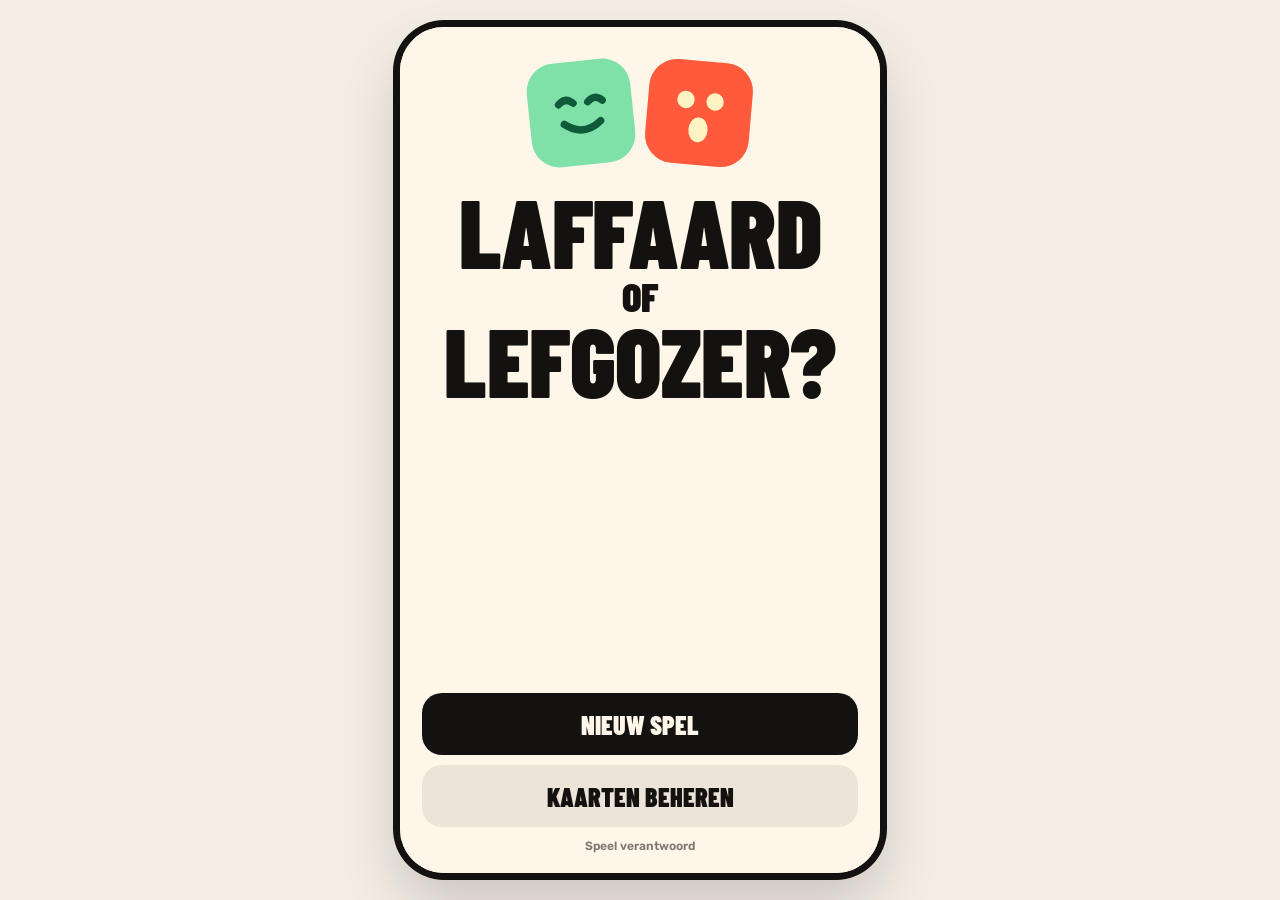
==== index.html @ 6da8d8b5 "Add files via upload" ====
<!DOCTYPE html>
<html lang="nl">
<head>
  <meta charset="UTF-8">
  <meta name="viewport" content="width=device-width, initial-scale=1, viewport-fit=cover, interactive-widget=resizes-content">
  <title>Lafbekken</title>
  <meta name="description" content="Drankspel voor één telefoon: kies LAF of LEF.">
  <meta name="theme-color" content="#fff6ea">
  <link rel="manifest" href="manifest.webmanifest">
  <link rel="icon" type="image/png" sizes="192x192" href="icons/icon-192.png">
  <link rel="apple-touch-icon" href="icons/apple-touch-icon.png">
  <meta name="apple-mobile-web-app-capable" content="yes">
  <meta name="mobile-web-app-capable" content="yes">
  <meta name="apple-mobile-web-app-status-bar-style" content="default">
  <meta name="apple-mobile-web-app-title" content="Lafbekken">
  <link rel="preload" href="fonts/barlow-condensed-latin-900-normal.woff2" as="font" type="font/woff2" crossorigin>
  <link rel="preload" href="fonts/rubik-latin-800-normal.woff2" as="font" type="font/woff2" crossorigin>
  <link rel="stylesheet" href="style.css">
</head>
<body>
  <!-- Alle schermen worden door js/app.js in #app gezet. -->
  <main id="app"></main>
  <noscript>Deze app heeft JavaScript nodig.</noscript>

  <!-- Volgorde is belangrijk: instellingen en kaarten eerst, de app als laatste. -->
  <script src="js/config.js"></script>
  <script src="js/cards.js"></script>
  <script src="js/faces.js"></script>
  <script src="js/store.js"></script>
  <script src="js/manage.js"></script>
  <script src="js/app.js"></script>
</body>
</html>
---- style.css ----
/* =========================================================================
   LAFFAARD OF LEFGOZER · style.css
   Basiskleuren, fonts en animatiecurves staan als variabelen in :root.
   De kleuren per level staan in js/config.js (LEVEL_COLORS).
   ========================================================================= */

@font-face { font-family: "Barlow Condensed"; font-weight: 900; font-display: swap; src: url("fonts/barlow-condensed-latin-900-normal.woff2") format("woff2"); }
@font-face { font-family: "Rubik"; font-weight: 400; font-display: swap; src: url("fonts/rubik-latin-400-normal.woff2") format("woff2"); }
@font-face { font-family: "Rubik"; font-weight: 600; font-display: swap; src: url("fonts/rubik-latin-600-normal.woff2") format("woff2"); }
@font-face { font-family: "Rubik"; font-weight: 700; font-display: swap; src: url("fonts/rubik-latin-700-normal.woff2") format("woff2"); }
@font-face { font-family: "Rubik"; font-weight: 800; font-display: swap; src: url("fonts/rubik-latin-800-normal.woff2") format("woff2"); }
@font-face { font-family: "Rubik"; font-weight: 900; font-display: swap; src: url("fonts/rubik-latin-900-normal.woff2") format("woff2"); }

:root {
  --ink: #141210;
  --paper: #fff6ea;
  --page: #f3ede4;
  --safe: #7fb7ff;  --safe-ink: #14306b;
  --risk: #ff5a3c;  --risk-ink: #3b0d06;
  --danger: #e8492f;
  --spring: cubic-bezier(.34, 1.56, .64, 1);
  --soft: cubic-bezier(.22, 1, .36, 1);
  --r-sm: 12px; --r-md: 16px; --r-lg: 22px;
  --display: "Barlow Condensed", "Arial Narrow", Impact, sans-serif;
  --body: "Rubik", system-ui, -apple-system, "Segoe UI", sans-serif;
  --safe-top: env(safe-area-inset-top, 0px);
  --safe-bottom: env(safe-area-inset-bottom, 0px);
}

* { margin: 0; padding: 0; box-sizing: border-box; -webkit-tap-highlight-color: transparent; }
html, body { height: 100%; }
body { background: var(--page); color: var(--ink); font-family: var(--body); overflow: hidden; overscroll-behavior: none; -webkit-font-smoothing: antialiased; }
button, input, textarea { font: inherit; color: inherit; }
button { cursor: pointer; border: 0; background: none; }
:focus-visible { outline: 3px solid var(--ink); outline-offset: 2px; }
.disp { font-family: var(--display); font-weight: 900; text-transform: uppercase; letter-spacing: -.005em; }
.sr { position: absolute; width: 1px; height: 1px; overflow: hidden; clip: rect(0 0 0 0); }

/* De app is een telefoonscherm; op een groot scherm gecentreerd. */
#app { position: relative; width: 100%; max-width: 480px; height: 100vh; height: 100dvh; margin: 0 auto; overflow: hidden; background: var(--paper); }
@media (min-width: 560px) and (min-height: 700px) {
  body { display: grid; place-items: center; }
  #app { height: min(900px, 94dvh); border-radius: 44px; box-shadow: 0 0 0 7px var(--ink), 0 30px 60px rgba(0,0,0,.18); }
}
.screen { position: absolute; inset: 0; display: flex; flex-direction: column; }
.pad { padding: calc(22px + var(--safe-top)) 22px calc(20px + var(--safe-bottom)); }
.grow { flex: 1 1 auto; min-height: 0; }
.eyes, .mouth, .blink { transform-box: fill-box; transform-origin: center; }

/* ---------- binnenkomst-animaties ---------- */
.in { animation: in .6s var(--spring) both; }
.in-1 { animation-delay: .07s; } .in-2 { animation-delay: .14s; } .in-3 { animation-delay: .21s; } .in-4 { animation-delay: .28s; }
@keyframes in { from { opacity: 0; transform: translateY(22px) scale(.96); } to { opacity: 1; transform: none; } }
.pop { animation: pop .75s var(--spring) both; }
@keyframes pop { from { transform: scale(.2) rotate(-14deg); opacity: 0; } to { transform: none; opacity: 1; } }

/* ---------- knoppen ---------- */
.btn { display: flex; align-items: center; justify-content: center; width: 100%; min-height: 62px; border-radius: 20px; font-family: var(--display); font-weight: 900; font-size: 26px; text-transform: uppercase; transition: transform .35s var(--spring), background .2s; }
.btn:active { transform: scale(.96); }
.btn-ink { background: var(--ink); color: var(--paper); }
.btn-soft { background: rgba(20,18,16,.08); color: var(--ink); }
.btn-small { min-height: 50px; font-size: 20px; border-radius: 16px; }
.btn[disabled] { opacity: .35; pointer-events: none; }
.icon-btn { width: 44px; height: 44px; border-radius: 14px; background: rgba(20,18,16,.09); display: grid; place-items: center; flex: none; transition: transform .3s var(--spring); }
.icon-btn:active { transform: scale(.9); }
.icon-btn svg { width: 20px; height: 20px; }
.textlink { font-weight: 700; font-size: 14px; text-decoration: underline; text-underline-offset: 3px; padding: 10px; align-self: center; }

/* ---------- startscherm ---------- */
.start { background: var(--paper); }
.start .tiles { display: flex; justify-content: center; gap: 14px; margin-top: 12px; }
.start .tile { width: 104px; height: 104px; border-radius: 28px; display: grid; place-items: center; }
.start .tile svg { width: 74%; }
.start .tile:first-child { transform: rotate(-6deg); } .start .tile:last-child { transform: rotate(5deg); }
.start .title { text-align: center; font-size: clamp(64px, 21vw, 96px); line-height: .84; margin-top: 26px; }
.start .title small { display: block; font-size: .42em; line-height: 1.2; }
.start .actions { display: grid; gap: 10px; }
.start .foot { text-align: center; font-size: 12px; font-weight: 600; opacity: .55; margin-top: 12px; }

/* ---------- setup ---------- */
.head { display: flex; align-items: center; gap: 12px; }
.head .lbl { font-weight: 800; font-size: 13px; opacity: .6; }
.h-big { font-size: clamp(54px, 17vw, 76px); line-height: .86; margin-top: 22px; }
.stepper { display: flex; align-items: center; justify-content: center; gap: 22px; margin-top: 46px; }
.stepper .sq { width: 72px; height: 72px; border-radius: 22px; background: rgba(20,18,16,.08); font-size: 36px; font-weight: 600; transition: transform .3s var(--spring); }
.stepper .sq:active { transform: scale(.9); }
.stepper .num { font-size: 120px; line-height: .9; min-width: 120px; text-align: center; }
.stepper .num.bump { animation: bump .4s var(--spring); }
@keyframes bump { 0% { transform: scale(.8); } 100% { transform: none; } }
.hint { text-align: center; font-weight: 700; font-size: 14px; opacity: .55; margin-top: 8px; }
.names { display: grid; gap: 8px; margin-top: 20px; overflow-y: auto; padding: 2px 2px 10px; align-content: start; }
.name-row { display: grid; grid-template-columns: 46px 1fr; gap: 8px; align-items: center; }
.name-row .sw { height: 46px; border-radius: 14px; display: grid; place-items: center; font-family: var(--display); font-weight: 900; font-size: 22px; }
.inp { width: 100%; height: 52px; border-radius: 14px; border: 0; background: #fff; padding: 0 14px; font-weight: 600; font-size: 16px; outline: none; }
.inp:focus { box-shadow: inset 0 0 0 3px var(--ink); }

/* ---------- doorgeefscherm ---------- */
.pass { background: var(--paper); cursor: pointer; }
.pass .bar { display: flex; justify-content: space-between; align-items: center; }
.pass .bar span { font-weight: 800; font-size: 14px; }
.pass .mid { flex: 1; display: flex; flex-direction: column; align-items: center; justify-content: center; gap: 26px; }
.pass .tile { width: 140px; height: 140px; border-radius: 34px; display: grid; place-items: center; }
.pass .tile svg { width: 74%; }
.pass .who { font-size: clamp(56px, 18vw, 80px); line-height: .86; text-align: center; overflow-wrap: anywhere; }
.pass .status { font-weight: 700; font-size: 14px; text-align: center; opacity: .7; margin-top: -12px; }
.pass .forced { font-weight: 800; font-size: 13px; padding: 8px 12px; border-radius: 10px; background: rgba(20,18,16,.08); }
.pass .tap { font-weight: 800; font-size: 15px; text-align: center; }

/* ---------- stickerbalk ---------- */
.stickers { background: var(--paper); padding: calc(12px + var(--safe-top)) 0 8px; position: relative; z-index: 2; }
.st-head { display: flex; justify-content: space-between; align-items: center; padding: 0 16px 0 20px; }
.st-head .who { font-weight: 800; font-size: 14px; }
.st-head .count { font-weight: 800; font-size: 12px; opacity: .55; }
.st-scroll { display: flex; gap: 10px; overflow-x: auto; padding: 10px 20px; scroll-snap-type: x mandatory; scrollbar-width: none; cursor: grab; overscroll-behavior-x: contain; }
.st-scroll::-webkit-scrollbar { display: none; }
.st-scroll.drag { cursor: grabbing; scroll-snap-type: none; }
.st { flex: none; width: 140px; min-height: 92px; border-radius: 18px; padding: 10px 12px; display: flex; flex-direction: column; gap: 2px; position: relative; scroll-snap-align: start; scroll-margin-left: 20px; user-select: none; -webkit-user-select: none; transform: rotate(var(--r)); animation: stick .6s var(--spring) both; }
.st:nth-child(odd) { --r: -3deg; } .st:nth-child(even) { --r: 2.5deg; }
.st:nth-child(2) { animation-delay: .06s; } .st:nth-child(3) { animation-delay: .12s; } .st:nth-child(4) { animation-delay: .18s; } .st:nth-child(5) { animation-delay: .24s; }
@keyframes stick { from { opacity: 0; transform: translateY(-14px) scale(.7) rotate(calc(var(--r) * -3)); } to { opacity: 1; transform: rotate(var(--r)); } }
.st .nm { font-size: 21px; line-height: 1; padding-right: 14px; overflow-wrap: anywhere; }
.st .tx { font-weight: 700; font-size: 12px; line-height: 1.25; overflow-wrap: anywhere; }
.st .du { font-weight: 800; font-size: 10px; margin-top: auto; padding-top: 4px; opacity: .7; letter-spacing: .03em; }
.st .star { position: absolute; right: 10px; top: 8px; width: 14px; height: 14px; }
.st .use { margin-top: 6px; align-self: flex-start; font-weight: 800; font-size: 11px; background: rgba(20,18,16,.18); border-radius: 8px; padding: 6px 9px; transition: transform .3s var(--spring); }
.st .use:active { transform: scale(.9); }
.st.out { animation: unstick .45s var(--soft) forwards; }
@keyframes unstick { to { opacity: 0; transform: translateY(-30px) rotate(-12deg) scale(.8); } }
.st.empty { background: rgba(20,18,16,.06); flex: 1; width: auto; min-height: 58px; justify-content: center; align-items: center; font-weight: 700; font-size: 13px; opacity: .65; animation: none; transform: none; }

/* ---------- keuzescherm ---------- */
.half { flex: 1; display: flex; flex-direction: column; justify-content: center; align-items: center; position: relative; transition: filter .3s; width: 100%; }
.half .big { font-size: clamp(96px, 30vw, 128px); line-height: .86; transition: transform .35s var(--spring); }
.half:active .big { transform: scale(.93); }
.half .sub { font-weight: 700; font-size: 15px; }
.half .next { font-weight: 800; font-size: 12px; opacity: .7; margin-top: 4px; }
.half.safe { background: var(--safe); color: var(--safe-ink); }
.half.risk { background: var(--risk); color: var(--risk-ink); padding-bottom: var(--safe-bottom); }
.half.locked { filter: saturate(.12) brightness(.78); cursor: not-allowed; }
.half .lock { position: absolute; bottom: 16px; font-weight: 800; font-size: 12px; letter-spacing: .04em; text-align: center; padding: 0 12px; }
.half.risk .lock { bottom: calc(16px + var(--safe-bottom)); }

/* ---------- onthullen ---------- */
.reveal { background: var(--paper); align-items: center; justify-content: center; gap: 22px; cursor: pointer; }
.reveal .closed { width: 200px; height: 200px; border-radius: 46px; background: var(--ink); display: grid; place-items: center; animation: wobble 2.6s ease-in-out infinite; }
.reveal .closed svg { width: 70%; }
.reveal .hint2 { font-weight: 800; font-size: 16px; }
.reveal .meta2 { font-weight: 800; font-size: 13px; letter-spacing: .04em; opacity: .6; }
@keyframes wobble { 0%, 100% { transform: rotate(0) scale(1); } 45% { transform: rotate(-2deg) scale(1.02); } 55% { transform: rotate(2deg) scale(1.02); } }

/* ---------- resultaat ---------- */
.res { padding: calc(18px + var(--safe-top)) 24px calc(18px + var(--safe-bottom)); }
.res .meta { font-weight: 800; font-size: 12px; letter-spacing: .04em; display: flex; justify-content: space-between; gap: 10px; opacity: .85; }
.res .face { flex: 1; display: grid; place-items: center; min-height: 60px; }
.res .face svg { width: min(74%, 300px); max-height: 100%; }
.res.compact .face svg { width: min(46%, 200px); }
.res .bignum { font-size: clamp(96px, 30vw, 128px); line-height: .8; }
.res .bignum.long { font-size: clamp(64px, 20vw, 88px); }
.res .bigunit { font-size: 30px; line-height: .95; margin-bottom: 12px; overflow-wrap: anywhere; }
.res .text { font-weight: 800; font-size: 20px; line-height: 1.25; overflow-wrap: anywhere; }
.res .refuse { font-weight: 800; font-size: 14px; margin-top: 10px; opacity: .85; }
.res .extra:not(:empty) { margin-top: 14px; display: grid; gap: 8px; }
.band { display: grid; grid-template-columns: auto 1fr; gap: 2px 12px; align-items: center; padding: 12px 14px; border-radius: 16px; background: rgba(20,18,16,.13); font-size: 14px; }
.band .k { font-size: 22px; line-height: 1; grid-row: span 2; }
.band b { font-weight: 800; }
.band small { font-size: 12px; font-weight: 700; opacity: .8; }
.res.event .evtitle { font-size: clamp(70px, 24vw, 104px); line-height: .82; text-align: center; margin-top: 8px; overflow-wrap: anywhere; }
.res.event .evtitle.long { font-size: clamp(56px, 18vw, 76px); }
.res.event .evtitle span { display: inline-block; animation: jitter .5s steps(2) infinite; }
.res.event .evtitle span:nth-child(2n) { animation-delay: .1s; }
@keyframes jitter { 0% { transform: translate(0,0) rotate(0); } 50% { transform: translate(1px,-2px) rotate(-1.5deg); } 100% { transform: translate(-1px,1px) rotate(1deg); } }
.res.event .face svg { width: min(44%, 180px); }
.res.event .text { text-align: center; }
.picker { display: grid; grid-template-columns: 1fr 1fr; gap: 8px; }
.picker .ph { grid-column: 1 / -1; font-weight: 800; font-size: 12px; letter-spacing: .04em; }
.picker button { font-family: var(--display); font-weight: 900; font-size: 24px; text-transform: uppercase; border-radius: 14px; padding: 10px 8px; background: rgba(20,18,16,.13); transition: transform .35s var(--spring), background .2s, color .2s; overflow-wrap: anywhere; }
.picker button:active { transform: scale(.95); }
.picker button.chosen { background: currentColor; }
.picker button.chosen span { color: var(--bg); }

/* vasthoudknop */
.hold { margin-top: 16px; height: 68px; border-radius: 22px; background: rgba(20,18,16,.15); position: relative; overflow: hidden; user-select: none; -webkit-user-select: none; touch-action: none; flex: none; cursor: pointer; }
.hold .fill { position: absolute; inset: 0; background: currentColor; transform-origin: left; transform: scaleX(0); border-radius: 22px; }
.hold .lbl { position: absolute; inset: 0; display: flex; align-items: center; justify-content: center; font-size: 22px; white-space: nowrap; transition: color .2s; padding: 0 10px; }
.hold.holding .lbl, .hold.done .lbl { color: var(--bg); }
.hold.wait { opacity: .35; pointer-events: none; }

/* dubbel of niks */
.sheet2 { position: absolute; left: 0; right: 0; bottom: 0; height: 54%; display: flex; flex-direction: column; border-radius: 28px 28px 0 0; overflow: hidden; animation: sheetup .6s var(--spring) both; z-index: 5; }
@keyframes sheetup { from { transform: translateY(100%); } to { transform: none; } }
.sheet2.away { animation: sheetdown .4s var(--soft) forwards; }
@keyframes sheetdown { to { transform: translateY(105%); } }
.sheet2 .sh { background: var(--ink); color: #ffd84a; text-align: center; padding: 16px 10px 12px; }
.sheet2 .sh .disp { font-size: 46px; line-height: .9; }
.sheet2 .sh small { display: block; font-weight: 700; font-size: 12px; color: #fff; opacity: .8; margin-top: 4px; }
.sheet2 .opts { flex: 1; display: grid; grid-template-columns: 1fr 1fr; }
.sheet2 .opt { display: flex; flex-direction: column; align-items: center; justify-content: center; gap: 6px; text-align: center; padding: 10px 10px calc(10px + var(--safe-bottom)); }
.sheet2 .opt .disp { font-size: 48px; line-height: .86; transition: transform .35s var(--spring); }
.sheet2 .opt:active .disp { transform: scale(.92); }
.sheet2 .opt small { font-weight: 700; font-size: 13px; }
.sheet2 .cash { background: #7fe0a8; color: #0f5a3a; }
.sheet2 .dbl { background: #ff5a3c; color: #fff3c4; }
.flash { position: absolute; inset: 0; display: grid; place-items: center; z-index: 6; background: var(--ink); color: #ffd84a; }
.flash .disp { font-size: 96px; animation: blinkx .18s steps(2) infinite; }
@keyframes blinkx { 50% { opacity: .25; } }

/* ---------- overlays: menu, modal, sheets ---------- */
.overlay { position: absolute; inset: 0; z-index: 40; }
.overlay .dim { position: absolute; inset: 0; background: rgba(20,18,16,.4); animation: fade .3s both; }
@keyframes fade { from { opacity: 0; } }
.overlay.closing .dim { animation: fade .3s reverse forwards; }
.panel { position: absolute; left: 0; right: 0; bottom: 0; max-height: calc(100% - 30px - var(--safe-top)); background: var(--paper); border-radius: 30px 30px 0 0; display: flex; flex-direction: column; animation: panelup .55s var(--spring) both; padding-bottom: var(--safe-bottom); }
.panel.full { top: calc(30px + var(--safe-top)); }
@keyframes panelup { from { transform: translateY(100%); } }
.overlay.closing .panel { animation: paneldown .35s var(--soft) forwards; }
@keyframes paneldown { to { transform: translateY(100%); } }
.panel .ph2 { display: flex; justify-content: space-between; align-items: center; padding: 18px 18px 10px; }
.panel .ph2 .disp { font-size: 32px; line-height: .9; }
.panel .pb { padding: 0 18px 18px; overflow-y: auto; scrollbar-width: none; }
.panel .pb::-webkit-scrollbar { display: none; }
.menu-list { display: grid; gap: 8px; }
.menu-item { display: grid; grid-template-columns: 48px 1fr; gap: 12px; align-items: center; text-align: left; padding: 10px; border-radius: 18px; background: rgba(20,18,16,.06); transition: transform .3s var(--spring); }
.menu-item:active { transform: scale(.97); }
.menu-item .ic { width: 48px; height: 48px; border-radius: 14px; display: grid; place-items: center; }
.menu-item .ic svg { width: 24px; height: 24px; }
.menu-item b { display: block; font-family: var(--display); font-weight: 900; font-size: 24px; text-transform: uppercase; line-height: 1; }
.menu-item small { font-weight: 600; font-size: 13px; opacity: .65; }
.menu-item[disabled] { opacity: .4; pointer-events: none; }
.plist { display: grid; gap: 8px; }
.prow { display: grid; grid-template-columns: 46px 1fr 44px; gap: 10px; align-items: center; }
.prow .sw { height: 46px; border-radius: 14px; display: grid; place-items: center; font-family: var(--display); font-weight: 900; font-size: 22px; }
.prow .nm { font-weight: 800; font-size: 17px; overflow-wrap: anywhere; }
.prow .nm small { display: block; font-weight: 600; font-size: 12px; opacity: .6; }
.addrow { display: grid; grid-template-columns: 1fr auto; gap: 8px; margin-top: 14px; }
.addrow .btn { width: auto; padding: 0 18px; min-height: 52px; font-size: 20px; border-radius: 14px; }
.modal { position: absolute; left: 18px; right: 18px; top: 50%; transform: translateY(-50%); background: var(--paper); border-radius: 26px; padding: 22px; animation: modalin .5s var(--spring) both; }
@keyframes modalin { from { opacity: 0; transform: translateY(-40%) scale(.9); } }
.modal .disp { font-size: 34px; line-height: .9; }
.modal p { font-size: 15px; line-height: 1.4; margin: 10px 0 18px; }
.modal .row2 { display: grid; grid-template-columns: 1fr 1fr; gap: 8px; }
.btn-danger { background: var(--danger); color: #fff; }
.toast { position: absolute; left: 14px; right: 14px; top: calc(12px + var(--safe-top)); z-index: 60; background: var(--ink); color: #fff; padding: 12px 14px; border-radius: 14px; font-weight: 700; font-size: 14px; animation: toast 2.8s var(--soft) forwards; pointer-events: none; }
@keyframes toast { 0% { transform: translateY(-140%); } 10%, 85% { transform: none; } 100% { transform: translateY(-160%); } }

/* ---------- kaartenbeheer ---------- */
.manage { background: var(--paper); z-index: 30; }
.m-home { padding: calc(16px + var(--safe-top)) 16px calc(16px + var(--safe-bottom)); overflow-y: auto; flex: 1; scrollbar-width: none; }
.m-home::-webkit-scrollbar { display: none; }
.m-home .ttl { font-size: 46px; line-height: .9; margin-top: 14px; }
.m-home .sub { font-size: 13px; font-weight: 700; opacity: .6; margin-top: 2px; }
.m-cols { display: grid; grid-template-columns: 1fr 1fr; gap: 8px; margin-top: 14px; }
.m-colh { font-size: 26px; text-align: center; }
.m-tile { border-radius: 22px; height: 124px; padding: 12px; display: flex; flex-direction: column; justify-content: space-between; text-align: left; transition: transform .4s var(--spring); }
.m-tile:active { transform: scale(.95); }
.m-tile .tf { width: 48px; height: 48px; } .m-tile .tf svg { width: 100%; }
.m-tile .disp { font-size: 26px; line-height: .9; }
.m-tile small { font-weight: 700; font-size: 12px; display: block; }
.m-det { flex: 1; display: flex; flex-direction: column; min-height: 0; }
.m-dethead { padding: calc(16px + var(--safe-top)) 16px 10px; position: relative; z-index: 2; transition: box-shadow .3s; }
.m-dethead.lifted { box-shadow: 0 10px 18px -12px rgba(20,18,16,.45); }
.m-dethead .h { display: flex; align-items: center; gap: 8px; }
.m-dethead .h .disp { font-size: 36px; line-height: .9; flex: 1; white-space: nowrap; }
.m-dethead .icon-btn { background: rgba(20,18,16,.14); }
.seg { display: grid; grid-template-columns: 1fr 1fr; gap: 6px; margin-top: 12px; }
.seg button { border-radius: 12px; padding: 11px; font-weight: 800; font-size: 14px; background: rgba(20,18,16,.12); transition: background .25s; }
.seg button.on { background: var(--onbg); color: var(--on); }
.m-list { flex: 1; overflow-y: auto; padding: 4px 16px calc(16px + var(--safe-bottom)); scrollbar-width: none; }
.m-list::-webkit-scrollbar { display: none; }
.crow { display: grid; grid-template-columns: 32px 1fr auto; gap: 10px; align-items: center; padding: 11px 12px; border-radius: 15px; text-align: left; width: 100%; margin-bottom: 6px; background: rgba(255,255,255,.32); transition: transform .35s var(--spring); }
.crow:active { transform: scale(.97); }
.crow .mf { width: 32px; height: 32px; border-radius: 10px; display: grid; place-items: center; } .crow .mf svg { width: 82%; }
.crow .tx { font-weight: 700; font-size: 13px; line-height: 1.3; display: -webkit-box; -webkit-line-clamp: 2; -webkit-box-orient: vertical; overflow: hidden; overflow-wrap: anywhere; }
.crow .rt { text-align: right; }
.crow .rt .n { font-size: 22px; line-height: .9; display: block; }
.crow .rt small { font-weight: 800; font-size: 9.5px; letter-spacing: .04em; opacity: .75; display: block; }
.crow.off { opacity: .4; }
.own { font-weight: 800; font-size: 9px; letter-spacing: .05em; background: rgba(20,18,16,.85); color: #fff; border-radius: 5px; padding: 1px 5px; margin-left: 4px; vertical-align: 2px; }
.tok { display: inline-block; font-family: var(--display); font-weight: 900; font-size: .92em; text-transform: uppercase; background: rgba(20,18,16,.15); border-radius: 5px; padding: 0 4px; line-height: 1.3; }
.m-empty { text-align: center; font-weight: 700; font-size: 14px; opacity: .7; padding: 30px 10px; }
.m-add { margin: 8px 0 4px; width: 100%; border-radius: 16px; padding: 15px; font-family: var(--display); font-weight: 900; font-size: 22px; text-transform: uppercase; }

/* editor */
.ed-prev { border-radius: 20px; padding: 12px 14px 14px; display: grid; grid-template-columns: 52px 1fr; gap: 4px 12px; align-items: center; transition: background .4s, color .4s; }
.ed-prev .pf { width: 52px; height: 52px; grid-row: span 2; } .ed-prev .pf svg { width: 100%; }
.ed-prev .pm { font-weight: 800; font-size: 10px; letter-spacing: .05em; opacity: .85; }
.ed-prev .pn { font-size: 30px; line-height: .85; overflow-wrap: anywhere; }
.ed-prev .px { grid-column: 1 / -1; font-weight: 800; font-size: 14px; line-height: 1.28; margin-top: 6px; overflow-wrap: anywhere; }
.ed-prev .pr { grid-column: 1 / -1; font-weight: 800; font-size: 11px; opacity: .85; margin-top: 2px; }
.fl { font-weight: 800; font-size: 11px; letter-spacing: .05em; margin: 16px 0 6px; opacity: .7; }
.opts { display: grid; gap: 6px; }
.opts.c2 { grid-template-columns: 1fr 1fr; } .opts.c3 { grid-template-columns: 1fr 1fr 1fr; } .opts.c4 { grid-template-columns: repeat(4, 1fr); }
.opts button { border-radius: 12px; padding: 11px 6px; font-weight: 800; font-size: 12px; background: rgba(20,18,16,.07); transition: transform .35s var(--spring), background .2s, color .2s; }
.opts button.big { font-family: var(--display); font-weight: 900; font-size: 24px; padding: 8px 6px; }
.opts button.on { background: var(--bg, var(--ink)); color: var(--fg, #fff); transform: scale(1.04); }
.ta { width: 100%; min-height: 90px; border: 0; border-radius: 14px; background: #fff; padding: 12px; font-weight: 600; font-size: 15px; line-height: 1.4; resize: none; outline: none; }
.ta:focus { box-shadow: inset 0 0 0 3px var(--ink); }
.toks { display: flex; gap: 5px; margin-top: 6px; flex-wrap: wrap; }
.toks button { border-radius: 9px; padding: 7px 9px; background: rgba(20,18,16,.85); color: #fff; font-family: var(--display); font-weight: 900; font-size: 15px; text-transform: uppercase; }
.step { display: grid; grid-template-columns: 48px 1fr 48px; gap: 6px; align-items: center; }
.step button { height: 48px; border-radius: 13px; background: rgba(20,18,16,.08); font-size: 24px; font-weight: 700; }
.step .v { text-align: center; font-size: 30px; line-height: 1; }
.step .v small { display: block; font-family: var(--body); font-weight: 700; font-size: 11px; text-transform: none; letter-spacing: 0; opacity: .6; }
.ed-foot { padding: 10px 18px 14px; display: grid; gap: 8px; }
.del { height: 52px; border-radius: 16px; background: rgba(232,73,47,.14); color: #c23a22; position: relative; overflow: hidden; cursor: pointer; user-select: none; -webkit-user-select: none; touch-action: none; }
.del .fill { position: absolute; inset: 0; background: var(--danger); transform-origin: left; transform: scaleX(0); }
.del .lbl { position: absolute; inset: 0; display: grid; place-items: center; font-family: var(--display); font-weight: 900; font-size: 20px; text-transform: uppercase; transition: color .2s; }
.del.holding .lbl { color: #fff; }

@media (prefers-reduced-motion: reduce) {
  *, *::before, *::after { animation-duration: .01ms !important; animation-iteration-count: 1 !important; transition-duration: .01ms !important; }
}
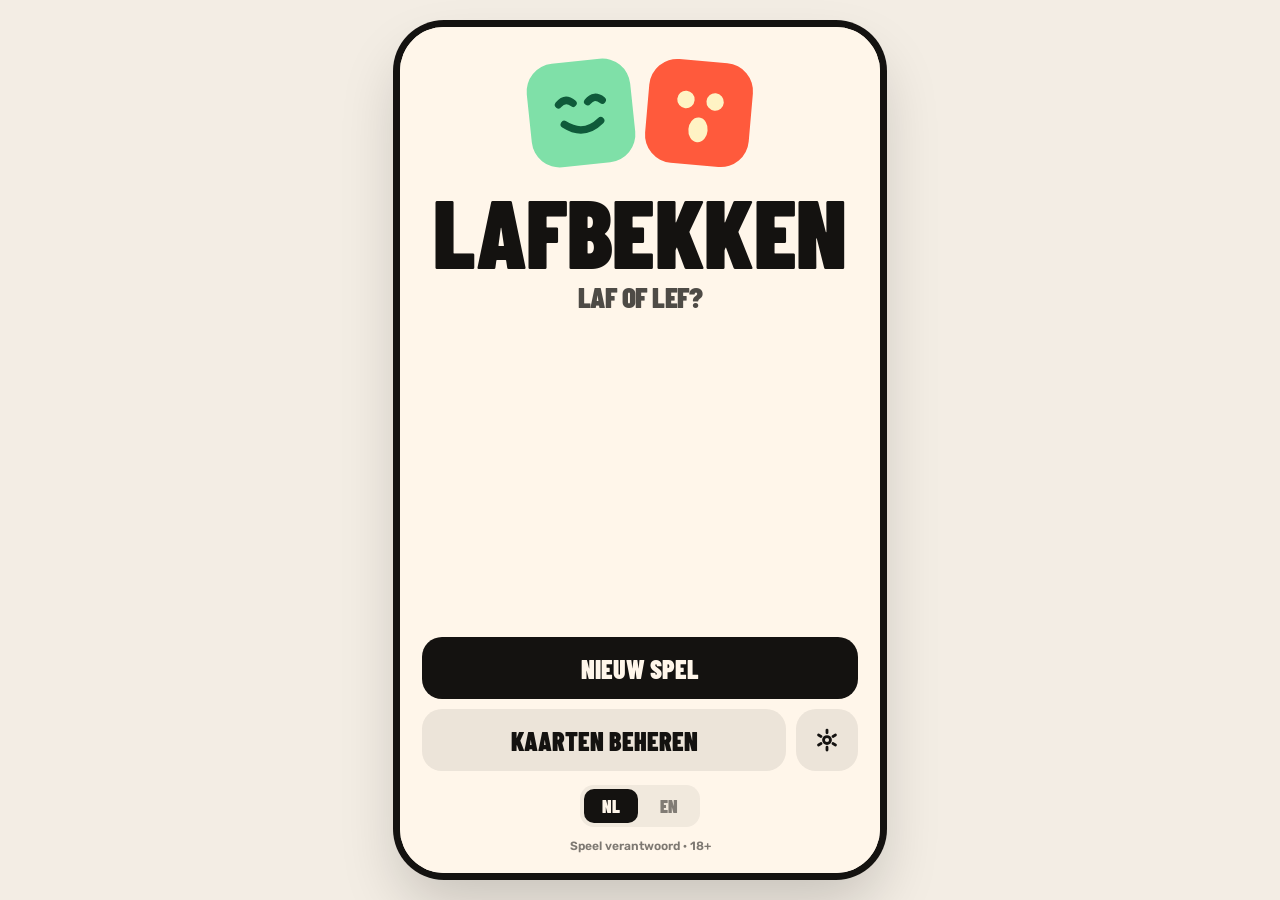
==== commit 9774196e: "Add files via upload" ====
--- a/index.html
+++ b/index.html
@@ -4,7 +4,7 @@
   <meta charset="UTF-8">
   <meta name="viewport" content="width=device-width, initial-scale=1, viewport-fit=cover, interactive-widget=resizes-content">
   <title>Lafbekken</title>
-  <meta name="description" content="Drankspel voor één telefoon: kies LAF of LEF.">
+  <meta name="description" content="Het partyspel voor één telefoon: kies laf of lef.">
   <meta name="theme-color" content="#fff6ea">
   <link rel="manifest" href="manifest.webmanifest">
   <link rel="icon" type="image/png" sizes="192x192" href="icons/icon-192.png">
@@ -24,7 +24,9 @@
 
   <!-- Volgorde is belangrijk: instellingen en kaarten eerst, de app als laatste. -->
   <script src="js/config.js"></script>
+  <script src="js/i18n.js"></script>
   <script src="js/cards.js"></script>
+  <script src="js/cards-en.js"></script>
   <script src="js/faces.js"></script>
   <script src="js/store.js"></script>
   <script src="js/manage.js"></script>
--- a/style.css
+++ b/style.css
@@ -309,3 +309,31 @@
 @media (prefers-reduced-motion: reduce) {
   *, *::before, *::after { animation-duration: .01ms !important; animation-iteration-count: 1 !important; transition-duration: .01ms !important; }
 }
+
+/* =========================================================================
+   WINKELVERSIE: taalknop, leeftijdscheck, strafwoorden, instellingen
+   ========================================================================= */
+.start .title small { font-size: .3em; margin-top: 8px; opacity: .75; }
+.actions .row2 { display: grid; grid-template-columns: 1fr 62px; gap: 10px; }
+.btn-sq { padding: 0; }
+.btn-sq svg { width: 26px; height: 26px; }
+.langsw { display: grid; grid-template-columns: 1fr 1fr; gap: 4px; width: 120px; margin: 14px auto 0; background: rgba(20,18,16,.06); border-radius: 14px; padding: 4px; }
+.langsw button { height: 34px; border-radius: 10px; font-family: var(--display); font-weight: 900; font-size: 18px; color: var(--ink); opacity: .5; transition: background .25s, opacity .25s, transform .35s var(--spring); }
+.langsw button.on { background: var(--ink); color: var(--paper); opacity: 1; }
+.langsw button:active { transform: scale(.92); }
+.lead { font-weight: 700; font-size: 16px; line-height: 1.4; margin-top: 14px; opacity: .8; max-width: 34ch; }
+.agefield { display: block; margin-top: 26px; }
+.inp.age { height: 96px; font-family: var(--display); font-weight: 900; font-size: 64px; text-align: center; letter-spacing: .08em; border-radius: 24px; }
+.inp.age::placeholder { color: rgba(20,18,16,.18); }
+.err { min-height: 22px; margin-top: 10px; text-align: center; font-weight: 800; font-size: 14px; color: var(--danger, #e8492f); }
+.wbox { margin-top: 18px; overflow-y: auto; min-height: 0; }
+.wlist { display: grid; gap: 8px; }
+.wopt { display: flex; flex-direction: column; align-items: flex-start; gap: 2px; text-align: left; width: 100%; padding: 14px 16px; border-radius: 18px; background: rgba(20,18,16,.06); color: var(--ink); transition: background .25s, color .25s, transform .4s var(--spring); }
+.wopt b { font-size: 26px; line-height: .95; }
+.wopt small { font-weight: 700; font-size: 13px; opacity: .7; }
+.wopt.on { background: var(--ink); color: var(--paper); transform: scale(1.02); }
+.wopt:active { transform: scale(.97); }
+.wown { margin-top: 4px; }
+.w2 { display: grid; grid-template-columns: 1fr 1fr; gap: 8px; }
+.words .hint { margin: 10px 0 12px; }
+.res .bignum.xlong { font-size: clamp(50px, 15vw, 66px); line-height: .9; }
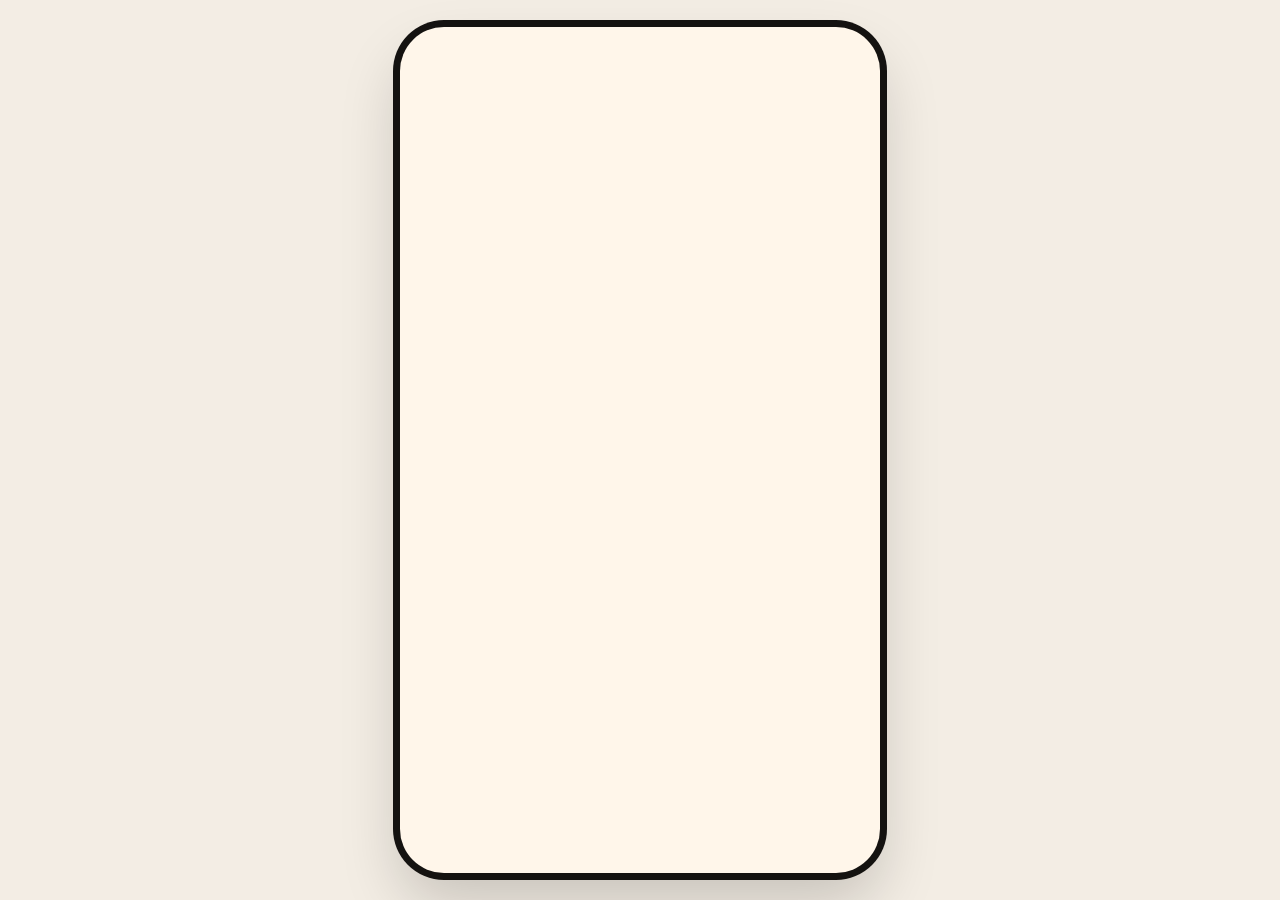
==== commit d5caec89: "Update index.html" ====
--- a/index.html
+++ b/index.html
@@ -4,7 +4,7 @@
   <meta charset="UTF-8">
   <meta name="viewport" content="width=device-width, initial-scale=1, viewport-fit=cover, interactive-widget=resizes-content">
   <title>Lafbekken</title>
-  <meta name="description" content="Het partyspel voor één telefoon: kies laf of lef.">
+  <meta name="description" content="Drankspel voor één telefoon: kies LAF of LEF.">
   <meta name="theme-color" content="#fff6ea">
   <link rel="manifest" href="manifest.webmanifest">
   <link rel="icon" type="image/png" sizes="192x192" href="icons/icon-192.png">
@@ -24,12 +24,12 @@
 
   <!-- Volgorde is belangrijk: instellingen en kaarten eerst, de app als laatste. -->
   <script src="js/config.js"></script>
-  <script src="js/i18n.js"></script>
   <script src="js/cards.js"></script>
-  <script src="js/cards-en.js"></script>
   <script src="js/faces.js"></script>
   <script src="js/store.js"></script>
   <script src="js/manage.js"></script>
   <script src="js/app.js"></script>
+  <!-- Bezoekersteller: vervang JOUWCODE door je eigen GoatCounter-code -->
+  <script data-goatcounter="https://JOUWCODE.goatcounter.com/count" async src="//gc.zgo.at/count.js"></script>
 </body>
 </html>
--- a/style.css
+++ b/style.css
@@ -1,5 +1,5 @@
 /* =========================================================================
-   LAFFAARD OF LEFGOZER · style.css
+   LAFBEKKEN style.css
    Basiskleuren, fonts en animatiecurves staan als variabelen in :root.
    De kleuren per level staan in js/config.js (LEVEL_COLORS).
    ========================================================================= */
@@ -337,3 +337,29 @@
 .w2 { display: grid; grid-template-columns: 1fr 1fr; gap: 8px; }
 .words .hint { margin: 10px 0 12px; }
 .res .bignum.xlong { font-size: clamp(50px, 15vw, 66px); line-height: .9; }
+
+/* ---- Panelen die omhoog veren: verlengd onder de rand ----
+   Door de veerkrachtige animatie schiet een paneel iets door. Het paneel
+   loopt daarom 80px onder het scherm door (verborgen), zodat je nooit de
+   onderrand of een gat eronder ziet. */
+.panel { bottom: -80px; padding-bottom: calc(80px + var(--safe-bottom)); max-height: calc(100% - 30px - var(--safe-top) + 80px); }
+.sheet2 { bottom: -80px; height: calc(54% + 80px); }
+.sheet2 .opt { padding-bottom: calc(90px + var(--safe-bottom)); }
+@keyframes panelup { from { transform: translateY(calc(100% + 10px)); } }
+@keyframes sheetup { from { transform: translateY(calc(100% + 10px)); } }
+/* Ruimte in plaats van een punt tussen twee stukjes tekst */
+.gap { display: inline-block; width: .75em; }
+/* Veer met een vaste, kleine overshoot (14px) in plaats van een percentage:
+   hoge panelen schoten anders verder door dan de verlenging eronder. */
+.panel { animation: panelup .62s linear both; }
+.sheet2 { animation: sheetup .62s linear both; }
+@keyframes panelup {
+  0% { transform: translateY(calc(100% + 10px)); animation-timing-function: cubic-bezier(.22,.9,.3,1); }
+  68% { transform: translateY(-14px); animation-timing-function: cubic-bezier(.4,0,.4,1); }
+  100% { transform: translateY(0); }
+}
+@keyframes sheetup {
+  0% { transform: translateY(calc(100% + 10px)); animation-timing-function: cubic-bezier(.22,.9,.3,1); }
+  68% { transform: translateY(-14px); animation-timing-function: cubic-bezier(.4,0,.4,1); }
+  100% { transform: translateY(0); }
+}
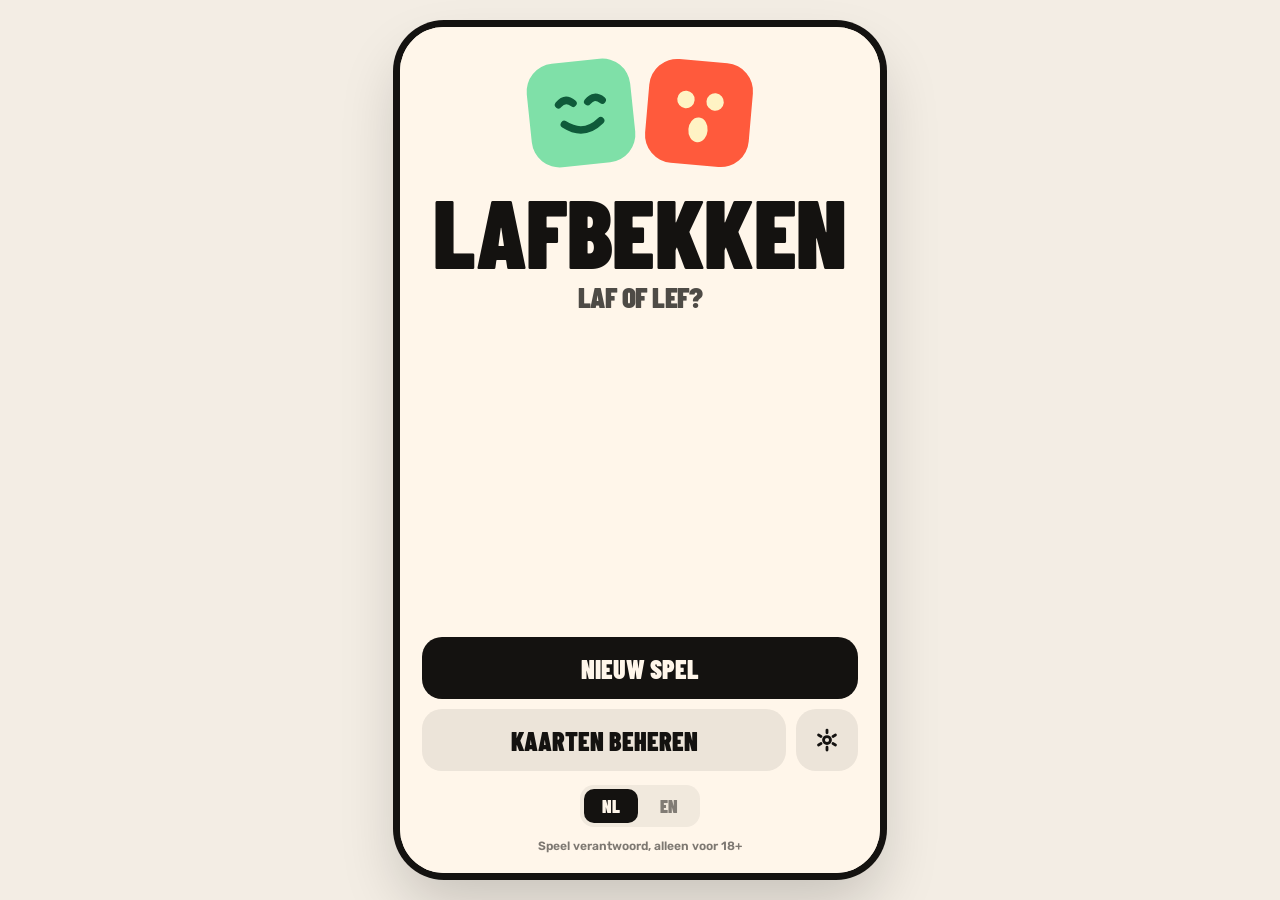
==== commit 8fc03372: "Add files via upload" ====
--- a/index.html
+++ b/index.html
@@ -4,7 +4,7 @@
   <meta charset="UTF-8">
   <meta name="viewport" content="width=device-width, initial-scale=1, viewport-fit=cover, interactive-widget=resizes-content">
   <title>Lafbekken</title>
-  <meta name="description" content="Drankspel voor één telefoon: kies LAF of LEF.">
+  <meta name="description" content="Het partyspel voor één telefoon: kies laf of lef.">
   <meta name="theme-color" content="#fff6ea">
   <link rel="manifest" href="manifest.webmanifest">
   <link rel="icon" type="image/png" sizes="192x192" href="icons/icon-192.png">
@@ -24,12 +24,13 @@
 
   <!-- Volgorde is belangrijk: instellingen en kaarten eerst, de app als laatste. -->
   <script src="js/config.js"></script>
+  <script src="js/stats.js"></script>
+  <script src="js/i18n.js"></script>
   <script src="js/cards.js"></script>
+  <script src="js/cards-en.js"></script>
   <script src="js/faces.js"></script>
   <script src="js/store.js"></script>
   <script src="js/manage.js"></script>
   <script src="js/app.js"></script>
-  <!-- Bezoekersteller: vervang JOUWCODE door je eigen GoatCounter-code -->
-  <script data-goatcounter="https://JOUWCODE.goatcounter.com/count" async src="//gc.zgo.at/count.js"></script>
 </body>
 </html>
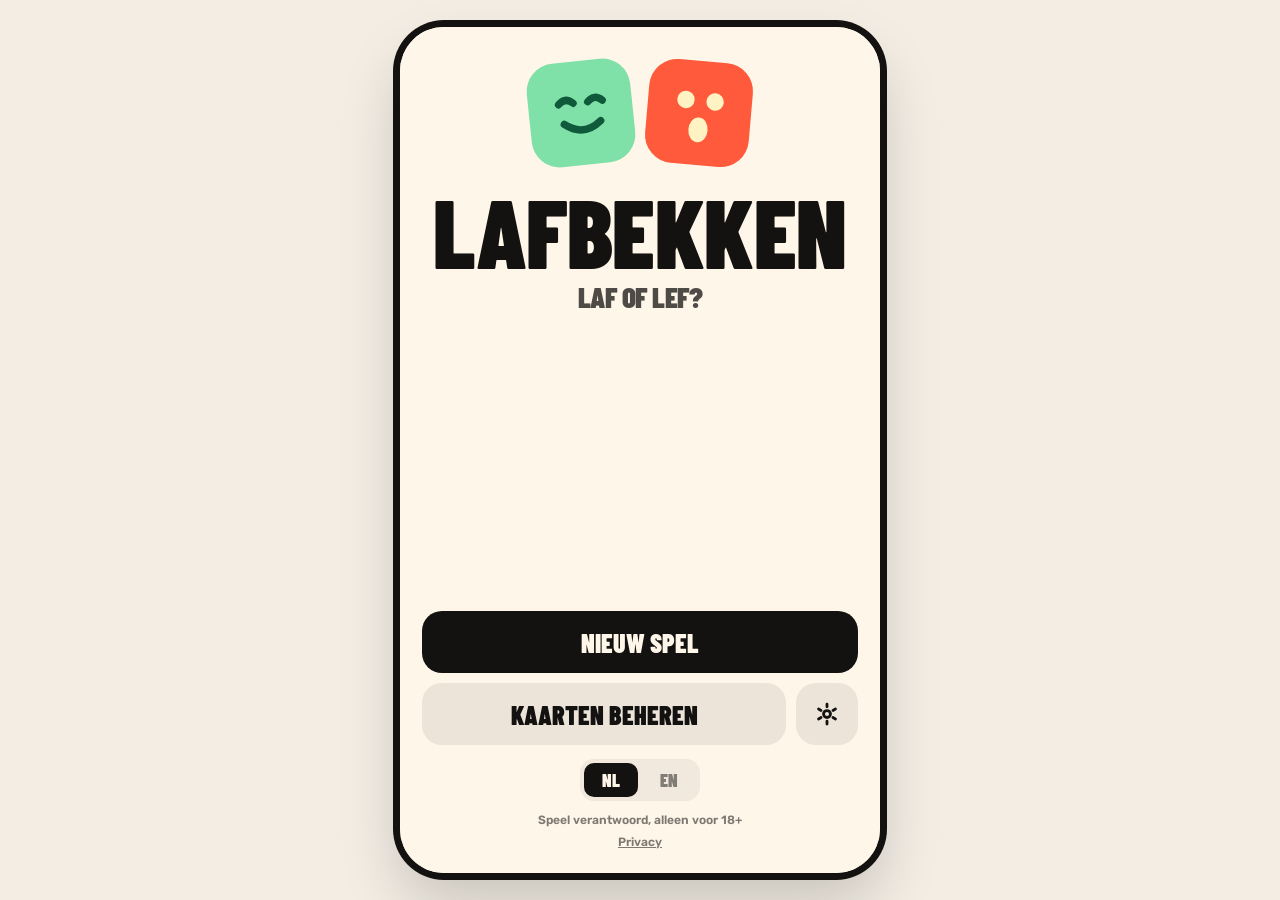
==== commit 7516bb49: "Add files via upload" ====
--- a/index.html
+++ b/index.html
@@ -23,6 +23,7 @@
   <noscript>Deze app heeft JavaScript nodig.</noscript>
 
   <!-- Volgorde is belangrijk: instellingen en kaarten eerst, de app als laatste. -->
+  <script src="js/native.js"></script>
   <script src="js/config.js"></script>
   <script src="js/stats.js"></script>
   <script src="js/i18n.js"></script>
--- a/style.css
+++ b/style.css
@@ -157,6 +157,7 @@
 .res .bignum { font-size: clamp(96px, 30vw, 128px); line-height: .8; }
 .res .bignum.long { font-size: clamp(64px, 20vw, 88px); }
 .res .bigunit { font-size: 30px; line-height: .95; margin-bottom: 12px; overflow-wrap: anywhere; }
+.res .dealhint { font-weight: 700; font-size: 13px; margin: -6px 0 12px; opacity: .8; }
 .res .text { font-weight: 800; font-size: 20px; line-height: 1.25; overflow-wrap: anywhere; }
 .res .refuse { font-weight: 800; font-size: 14px; margin-top: 10px; opacity: .85; }
 .res .extra:not(:empty) { margin-top: 14px; display: grid; gap: 8px; }
@@ -363,3 +364,8 @@
   68% { transform: translateY(-14px); animation-timing-function: cubic-bezier(.4,0,.4,1); }
   100% { transform: translateY(0); }
 }
+
+/* ---- iPhone-app: geen tekstselectie, geen loep, geen dubbeltik-zoom ---- */
+html.native body { -webkit-user-select: none; user-select: none; -webkit-touch-callout: none; touch-action: manipulation; }
+html.native input, html.native textarea { -webkit-user-select: text; user-select: text; }
+.start .foot .footlink { color: inherit; text-decoration: underline; display: inline-block; margin-top: 4px; padding: 4px 8px; }
